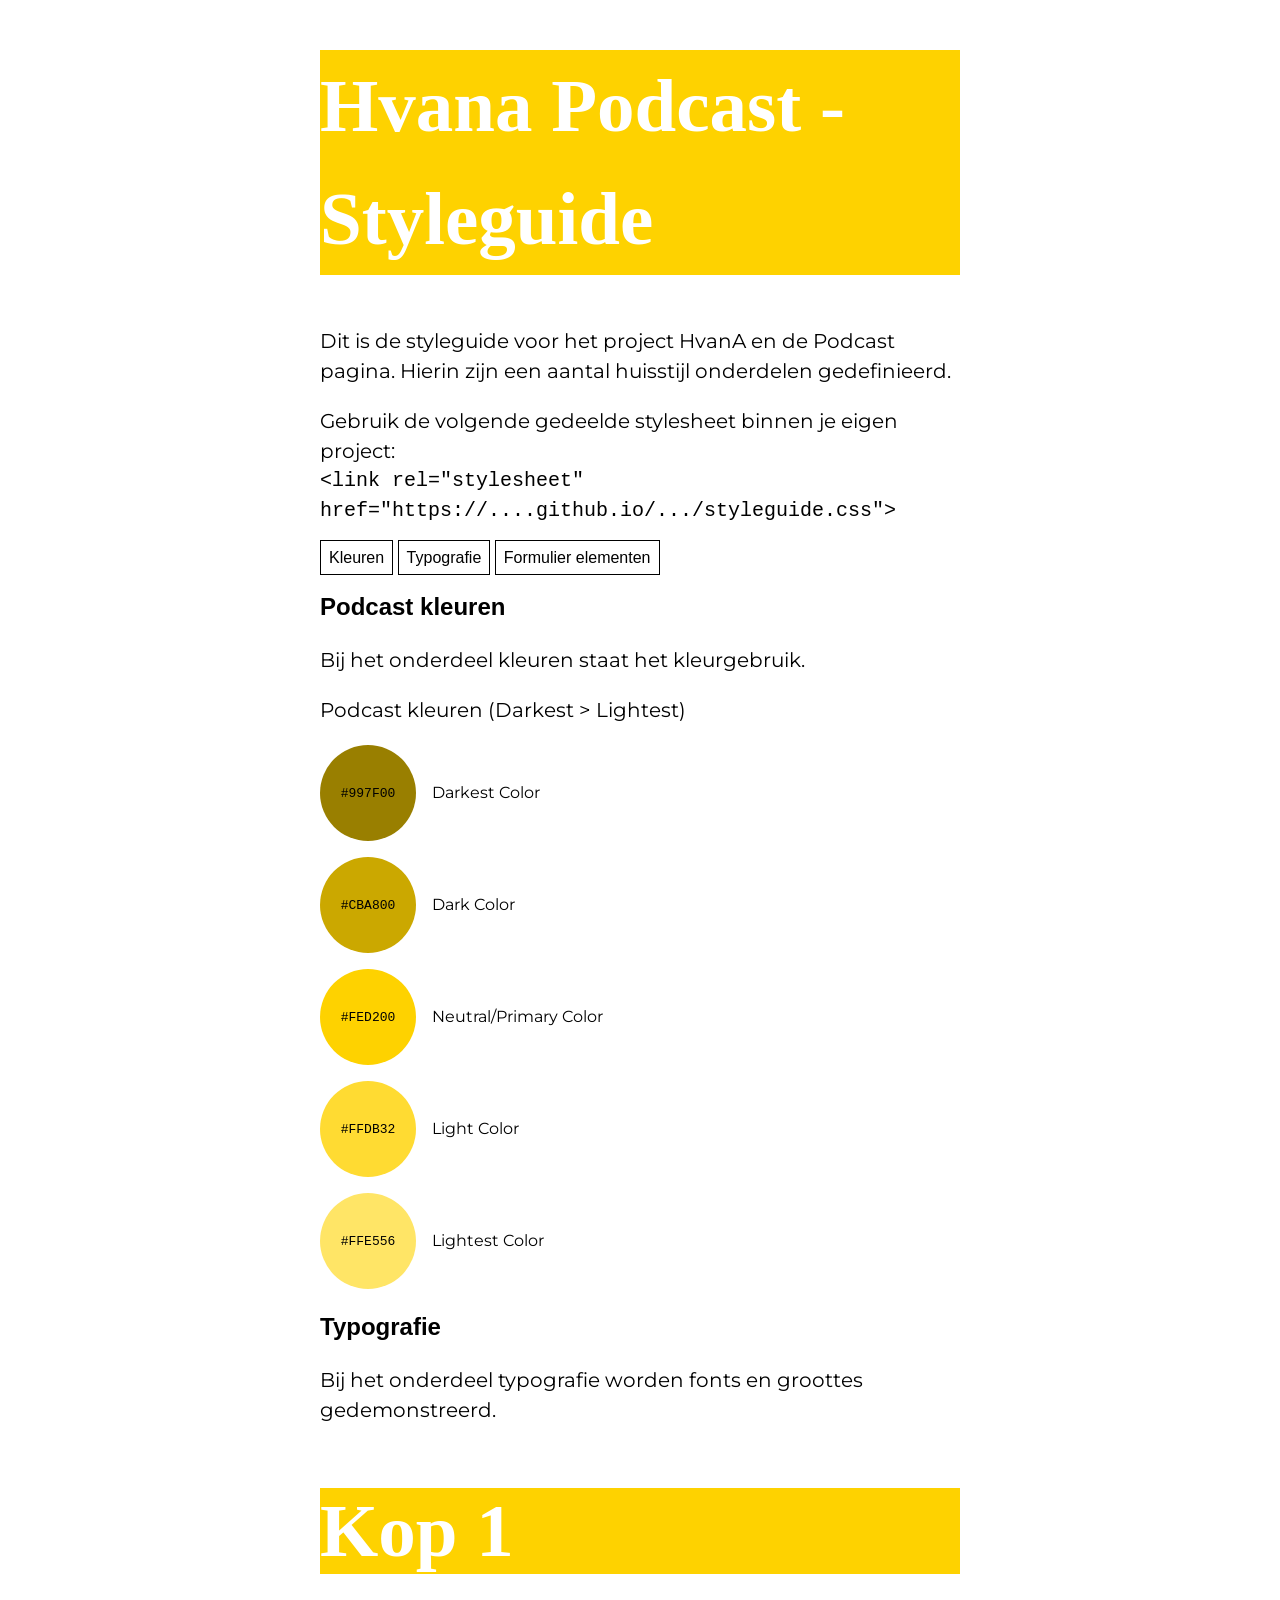
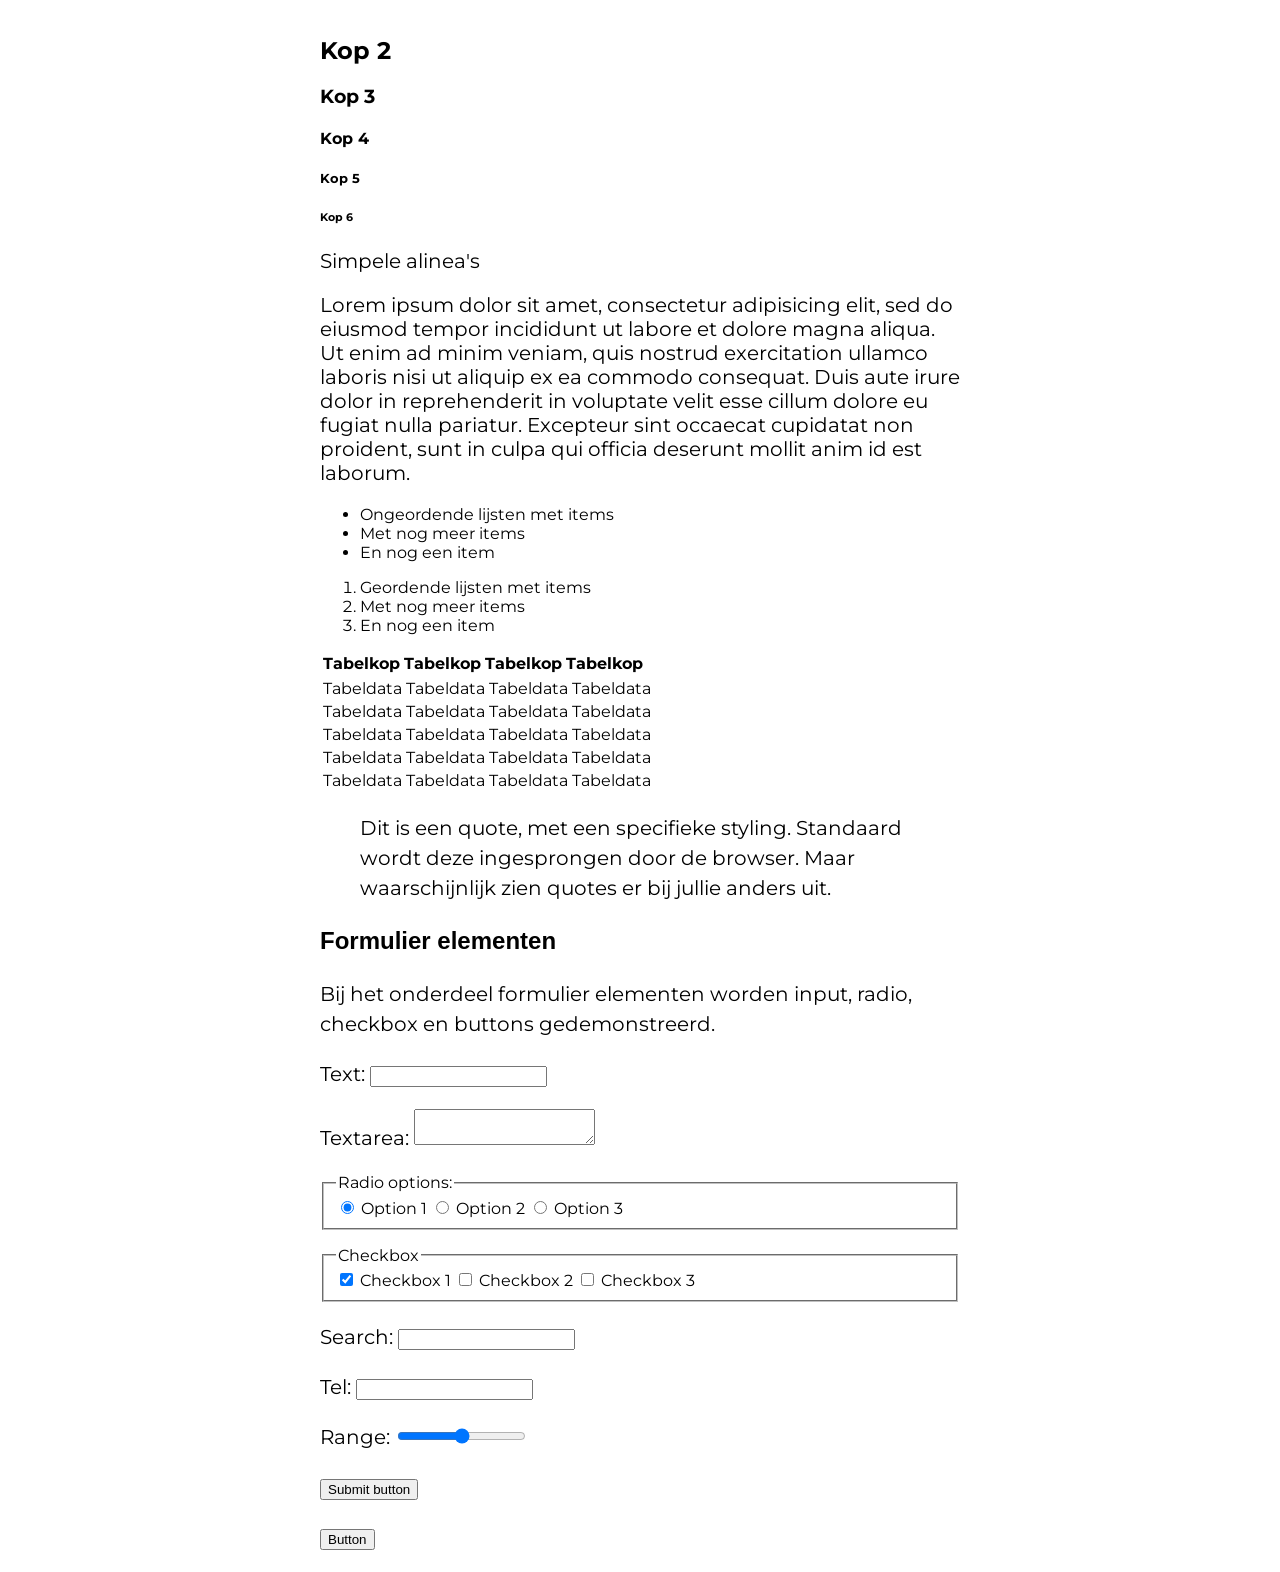
==== styleguide.html @ 28db1a5f "Human accessibility > Look and feel" ====
<!DOCTYPE html>
<html lang="nl">
  <head>
    <meta charset="utf-8">
    <meta name="viewport" content="width=device-width, initial-scale=1.0">
    <title>Hvana Podcast - Styleguide</title>
    <link rel="stylesheet" href="styles/index.css">
    <link rel="stylesheet" href="styles/styleguide-hvana.css">
    <link rel="stylesheet" href="styles/styleguide.css">
    
  </head>
  <body>

    <header>
      <h1>Hvana Podcast - Styleguide</h1>
      <p>Dit is de styleguide voor het project HvanA en de Podcast pagina. Hierin zijn een aantal huisstijl onderdelen gedefinieerd.</p>
      <p>Gebruik de volgende gedeelde stylesheet binnen je eigen project:
        <!-- Pas deze aan zodra deze repository live staat op GitHub Pages -->
        <code>&lt;link rel=&quot;stylesheet&quot; href=&quot;https://....github.io/.../styleguide.css&quot;&gt;</code>
      </p>
    </header>

    <nav>
      <a href="#kleur">Kleuren</a>
      <a href="#typografie">Typografie</a>
      <a href="#formulieren">Formulier elementen</a>
      <!-- En eventueel meer categorieën en componenten -->
    </nav>


    <section id="kleur">

      <h2>Podcast kleuren</h2>
      <p>Bij het onderdeel kleuren staat het kleurgebruik.</p>

      <p>Podcast kleuren (Darkest > Lightest)</p>
      <figure>
        <code class="podcast-color-darkest">#997F00</code>
        <figcaption>Darkest Color</figcaption>
      </figure>
      <figure>
        <code class="podcast-color-dark">#CBA800</code>
        <figcaption>Dark Color</figcaption>
      </figure>
      <figure>
        <code class="podcast-color">#FED200</code>
        <figcaption>Neutral/Primary Color</figcaption>
      </figure>
      <figure>
        <code class="podcast-color-light">#FFDB32</code>
        <figcaption>Light Color</figcaption>
      </figure>
      <figure>
        <code class="podcast-color-lightest">#FFE556</code>
        <figcaption>Lightest Color</figcaption>
      </figure>

    </section>


    <section id="typografie">

      <h2>Typografie</h2>
      <p>Bij het onderdeel typografie worden fonts en groottes gedemonstreerd.</p>

      <h1 class="">Kop 1</h1>
      <h2 class="">Kop 2</h2>
      <h3 class="">Kop 3</h3>
      <h4 class="">Kop 4</h4>
      <h5 class="">Kop 5</h5>
      <h6 class="">Kop 6</h6>

      <p class="">Simpele alinea's</p>
      <p class="">Lorem ipsum dolor sit amet, consectetur adipisicing elit, sed do eiusmod
      tempor incididunt ut labore et dolore magna aliqua. Ut enim ad minim veniam,
      quis nostrud exercitation ullamco laboris nisi ut aliquip ex ea commodo
      consequat. Duis aute irure dolor in reprehenderit in voluptate velit esse
      cillum dolore eu fugiat nulla pariatur. Excepteur sint occaecat cupidatat non
      proident, sunt in culpa qui officia deserunt mollit anim id est laborum.</p>

      <ul class="">
        <li>Ongeordende lijsten met items</li>
        <li>Met nog meer items</li>
        <li>En nog een item</li>
      </ul>

      <ol class="">
        <li>Geordende lijsten met items</li>
        <li>Met nog meer items</li>
        <li>En nog een item</li>
      </ol>

      <table class="">
        <thead>
          <tr>
            <th>Tabelkop</th>
            <th>Tabelkop</th>
            <th>Tabelkop</th>
            <th>Tabelkop</th>
          </tr>
        </thead>
        <tbody>
          <tr>
            <td>Tabeldata</td>
            <td>Tabeldata</td>
            <td>Tabeldata</td>
            <td>Tabeldata</td>
          </tr>
          <tr>
            <td>Tabeldata</td>
            <td>Tabeldata</td>
            <td>Tabeldata</td>
            <td>Tabeldata</td>
          </tr>
          <tr>
            <td>Tabeldata</td>
            <td>Tabeldata</td>
            <td>Tabeldata</td>
            <td>Tabeldata</td>
          </tr>
          <tr>
            <td>Tabeldata</td>
            <td>Tabeldata</td>
            <td>Tabeldata</td>
            <td>Tabeldata</td>
          </tr>
          <tr>
            <td>Tabeldata</td>
            <td>Tabeldata</td>
            <td>Tabeldata</td>
            <td>Tabeldata</td>
          </tr>
        </tbody>
      </table>

      <blockquote class="">
        <p>Dit is een quote, met een specifieke styling. Standaard wordt deze ingesprongen door de browser. Maar waarschijnlijk zien quotes er bij jullie anders uit.</p>
      </blockquote>

    </section>


    <section id="formulieren">

      <h2>Formulier elementen</h2>
      <p>Bij het onderdeel formulier elementen worden input, radio, checkbox en buttons gedemonstreerd.</p>

      <form class="">

        <p>
          <label class="">
            Text: 
            <input type="text" class="">
          </label>
        </p>

        <p>
          <label class="">
            Textarea: 
            <textarea class=""></textarea>
          </label>
        </p>

        <fieldset>
          <legend class="">Radio options:</legend>

          <label class="">
            <input type="radio" name="radio-options" value="option 1" checked class="">
            Option 1
          </label>

          <label class="">
            <input type="radio" name="radio-options" value="option 2" class="">
            Option 2
          </label>

          <label class="">
            <input type="radio" name="radio-options" value="option 3" class="">
            Option 3
          </label>
        </fieldset>
        
        <fieldset>
          <legend class="">Checkbox</legend>

          <label class="">
            <input type="checkbox" name="checkbox-1" checked class="">
            Checkbox 1
          </label>

          <label class="">
            <input type="checkbox" name="checkbox-2" class="">
            Checkbox 2
          </label>

          <label class="">
            <input type="checkbox" name="chekcbox-3" class="">
            Checkbox 3
          </label>
        </fieldset>

        <p>
          <label class="">
            Search: 
            <input type="search" class="">
          </label>
        </p>
        
        <p>
          <label class="">
            Tel: 
            <input type="tel" class="">
          </label>
        </p>

        <p>
          <label class="">
            Range: 
            <input type="range" class="">
          </label>
        </p>

        <p>
          <input type="submit" value="Submit button" class="">
        </p>

        <p>
          <button type="button" class="">Button</button>
        </p>
      </form>
    
    </section>


    <!-- En eventueel meer categorieën en componenten -->

  </body>
</html>
---- styles/index.css ----
/* Generieke stijlen voor jullie styleguide
   Waarschijnlijk hoef je hier niet zoveel voor aan te passen, maar dat mag natuurlijk wel */

/* We gebruiken hier Cascade layers, wat mogelijke problemen met Specificiteit voorkomt
   https://developer.mozilla.org/en-US/docs/Learn_web_development/Core/Styling_basics/Cascade_layers
   https://css-tricks.com/css-cascade-layers/ */

@layer generiek {

  html, body {
    scroll-behavior: smooth;
  }

  body {
    max-width: 40em;
    margin: auto;
    background: #fff;
  }

  nav:not([class]),
  h1:not([class]),
  h2:not([class]),
  p:not([class]),
  figcaption:not([class]) {
    font-family: sans-serif;
    line-height: 1.5;
  }

  p:not([class]) > code:not([class]) {
    display: block;
  }

  fieldset:not([class]) {
    margin-block: 1em;
  }

  nav:not([class]) > a {
    padding: .5em;
    border: 1px solid;
    color: inherit;
    text-decoration: none;
    &:hover, &:focus {
      text-decoration: underline;
    }
  }

  figure:not([class]) {
    display: grid;
    grid-template-columns: 6rem 1fr;
    align-items: center;
    gap: 1rem;
    margin: 1rem 0;
    > code {
      display: grid;
      place-items: center;
      border-radius: 50%;
      aspect-ratio: 1;
      background: #ccc;
    }
  }

}
---- styles/styleguide-hvana.css ----
/* We gebruiken hier Cascade layers, wat mogelijke problemen met Specificiteit voorkomt
   https://developer.mozilla.org/en-US/docs/Learn_web_development/Core/Styling_basics/Cascade_layers
   https://css-tricks.com/css-cascade-layers/ */
@import url('https://fonts.googleapis.com/css2?family=Montserrat:wght@700;800;900&family=Playfair+Display:wght@900&display=swap');
@layer styleguide {
    :root {
        /*kleuren*/
        --h1-textcolor: #ffffff;
        --h2-textcolor: #000000;
        --primary-color: #0053E0;
        --secondary-color: #ffffff;
        --podcast-primary-color: #FED200;
        --column-primary-color: #FB4711;
        --footer-primary-color: #000000;
        --button-primary-color: #FED200;
        --button-hover-color: #FF5E31;
        
        
        /*--h1-color: #ffffff;
        --h2-textcolor: #000000;*/
        /*kleuren*/
        /* BASE COLORS */
        --primary-color-h-s: 218, 100%;
        --secondary-color-h-s: 0, 0%;
        --podcast-primary-color-h-s: 49.61, 100%;
        --column-primary-color-h-s: 14, 97%;
        --footer-primary-color-h-s: 0, 0%;

        /* PRIMARY COLORS */
        --primary-color-dark: hsl(var(--primary-color-h-s), 34%);
        --primary-color-neutral: hsl(var(--primary-color-h-s), 44%);
        --primary-color-light: hsl(var(--primary-color-h-s), 54%);

        /* SECONDARY COLOR */
        --secondary-color-dark: hsl(var(--secondary-color-h-s), 90%);
        --secondary-color-neutral: hsl(var(--secondary-color-h-s), 100%);
        /* Het heeft al een 100% lightness dus lichter dan dit kan niet */

        /* PODCAST COLOR */
        --podcast-color-dark: hsl(var(--podcast-primary-color-h-s), 39.8%);
        --podcast-color-neutral: hsl(var(--podcast-primary-color-h-s), 49.8%);
        --podcast-color-light: hsl(var(--podcast-primary-color-h-s), 59.8%);
       
        /* COLUMN COLOR */
        --column-color-dark: hsl(var(--column-primary-color-h-s), 43%);
        --column-color-neutral: hsl(var(--column-primary-color-h-s), 53%);
        --column-color-light: hsl(var(--column-primary-color-h-s), 63%);
        
        /* FOOTER COLOR */
        /* Het heeft al een vrij donkere complex dus donkerder dan dit kan niet */
        --footer-color-neutral: hsl(var(--footer-primary-color-h-s), 7%);
        --footer-color-light: hsl(var(--footer-primary-color-h-s), 17%);

       
        /*typografie*/

        --max-width-article-text: 680px;
        --font-size-largest: 75px;
        --font-size-large: 56px;
        --font-size-medium: 40px;
        --font-size-small: 20px;
        --font-size-header: 18px;
        --font-size-smallest: 16px;
        --primary-font: Montserrat, 'Times New Roman';
        --secondary-font: Georgia, 'Times New Roman'; 
        --font-textshadow: 2px 2px #000;

        /*formulieren*/


    
    }

    /* Schrijf hier de verschillende stijlen, die
       gedeeld gaan worden door jullie projecten */

    /* Kleuren */


    .background-color {
        background-color: #e7ddb5ad;
    }
    .primary-color {
        background-color: var(--primary-color-neutral);
    }
    .secondary-color {
        border: solid 1px;
        background-color: var(--secondary-color);
    }
    .podcast-color {
        background-color: var(--podcast-color-neutral);
    }
    .column-color {
        background-color: var(--column-color-neutral);
    }
    .footer-color {
        background-color: var(--footer-color-neutral);
        color: var(--secondary-color-neutral);
    }
    /* Typografie */
    
    .header {
        font-size: var(--font-size-largest);
        color: black;
        top: 0;
    }

    .article-text {
        width: var(--max-width-article-text);     
        margin: 0px 0px 30px;    
        text-align: center; 
    }

    table  {
        display: grid;
        text-align: center;
    }

    .quote {
        font-style: italic;
    }

    .title {
        font-family: var(--primary-font);
        font-size: var(--font-size-largest);
    }

    p{
        font-family: var(--secondary-font);
        font-size: var(--font-size-small);
        color: var(--h2-textcolor);
        }

    h1 {
        font-size: var(--font-size-largest);
        font-family: var(--primary-font);
        color: var(--h1-textcolor);
    }
    h2 h4 h5 h6 {
        font-size: var(--font-size-large);
        font-family: var(--secondary-font);
        color: var(--h2-textcolor);
    }
    h3 {
        font-family: var(--primary-font);
        color: var(--h2-textcolor);
    }
    
    
    /* Formulier elementen */

    .form-input{ 
        background-color: white;
        color: black;
        font-weight: bold;
        width: 100%;
        box-sizing: border-box; 
        padding: 12px;
        border: 1px solid #e0e0e0;

        
    }
    .form-row {
        display: flex;
        gap: 1rem;
    }
    .form-row p {
        flex: 1;
}
    

    .submit-button {

       background-color: var(--button-primary-color);
       color: white;
       border: none;
       padding: 15px 25px;
       font-weight: bold;
       cursor: pointer;
       transition: background-color 0.3s ease;

  &:hover {
    background-color: var(--button-hover-color);
  }
}

 /* Header-styling */
.privacy_link {
    color: black;
    text-decoration: underline;

}

.privacy_link:hover{ 
    color: red;
    text-decoration: underline;
}

.search {
    color: black;
    font-family: var(--primary-font);
    font-size: var(--font-size-smallest);
    font-weight: bold;
    display: flex;
    align-items:center;
    width: 200px;
    border: 1px solid #ccc;
    border-radius: 15px;
    padding: 0 10px;


}
    
.search_input{

    flex: 1;
    border: none;
    outline: none;
    padding: 12px;
}

.search_button {
    
    border: none;
    background: none;
    cursor: pointer;
    display: flex;
    align-items: center;
}






}
---- styles/styleguide.css ----
/* We gebruiken hier Cascade layers, wat mogelijke problemen met Specificiteit voorkomt
   https://developer.mozilla.org/en-US/docs/Learn_web_development/Core/Styling_basics/Cascade_layers
   https://css-tricks.com/css-cascade-layers/ */

@layer styleguide {
    :root {
        /* PODCAST COLOR */
        --podcast-color-darkest: hsl(var(--podcast-primary-color-h-s), 30%);
        --podcast-color-lightest: hsl(var(--podcast-primary-color-h-s), 70%);

        /* PODCAST TYPOGRAFIE */
        --podcast-header-font: 'Playfair , serif';
        --podcast-primary-font:  Montserrat, sans-serif;
    }

    /* Schrijf hier de verschillende stijlen, die

    /* Kleuren */
    .podcast-color-darkest {
        background-color: var(--podcast-color-darkest);
    }
    .podcast-color-dark {
        background-color: var(--podcast-color-dark);
    }
    .podcast-color-light {
        background-color: var(--podcast-color-light);
    }
    .podcast-color-lightest {
        background-color: var(--podcast-color-lightest);
    }

    /* Typografie */
    body {
        font-family: var(--podcast-primary-font);
    }
    h1 {
        font-family: var(--podcast-header-font);
        background-color: var(--podcast-primary-color);
    }
    p, figcaption {
        font-family: var(--podcast-primary-font);
    }

    /* Formulier elementen */

}
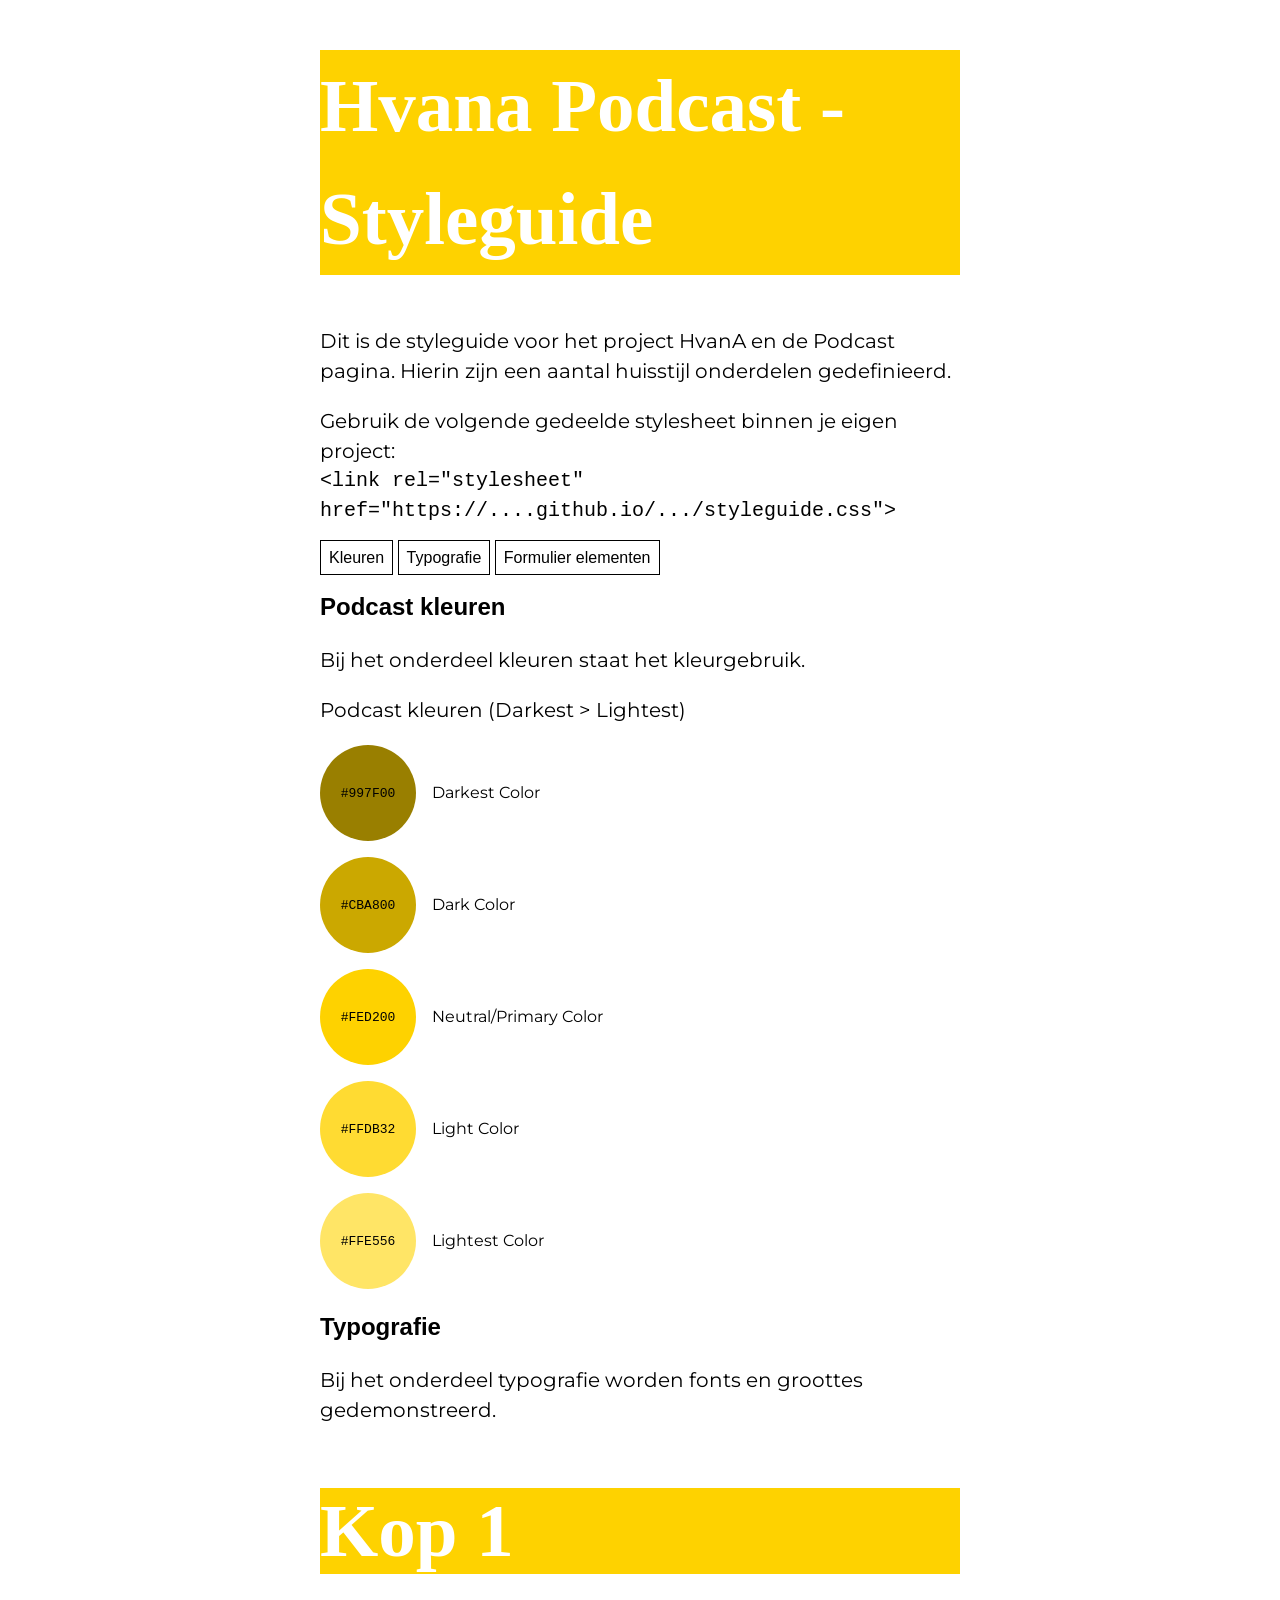
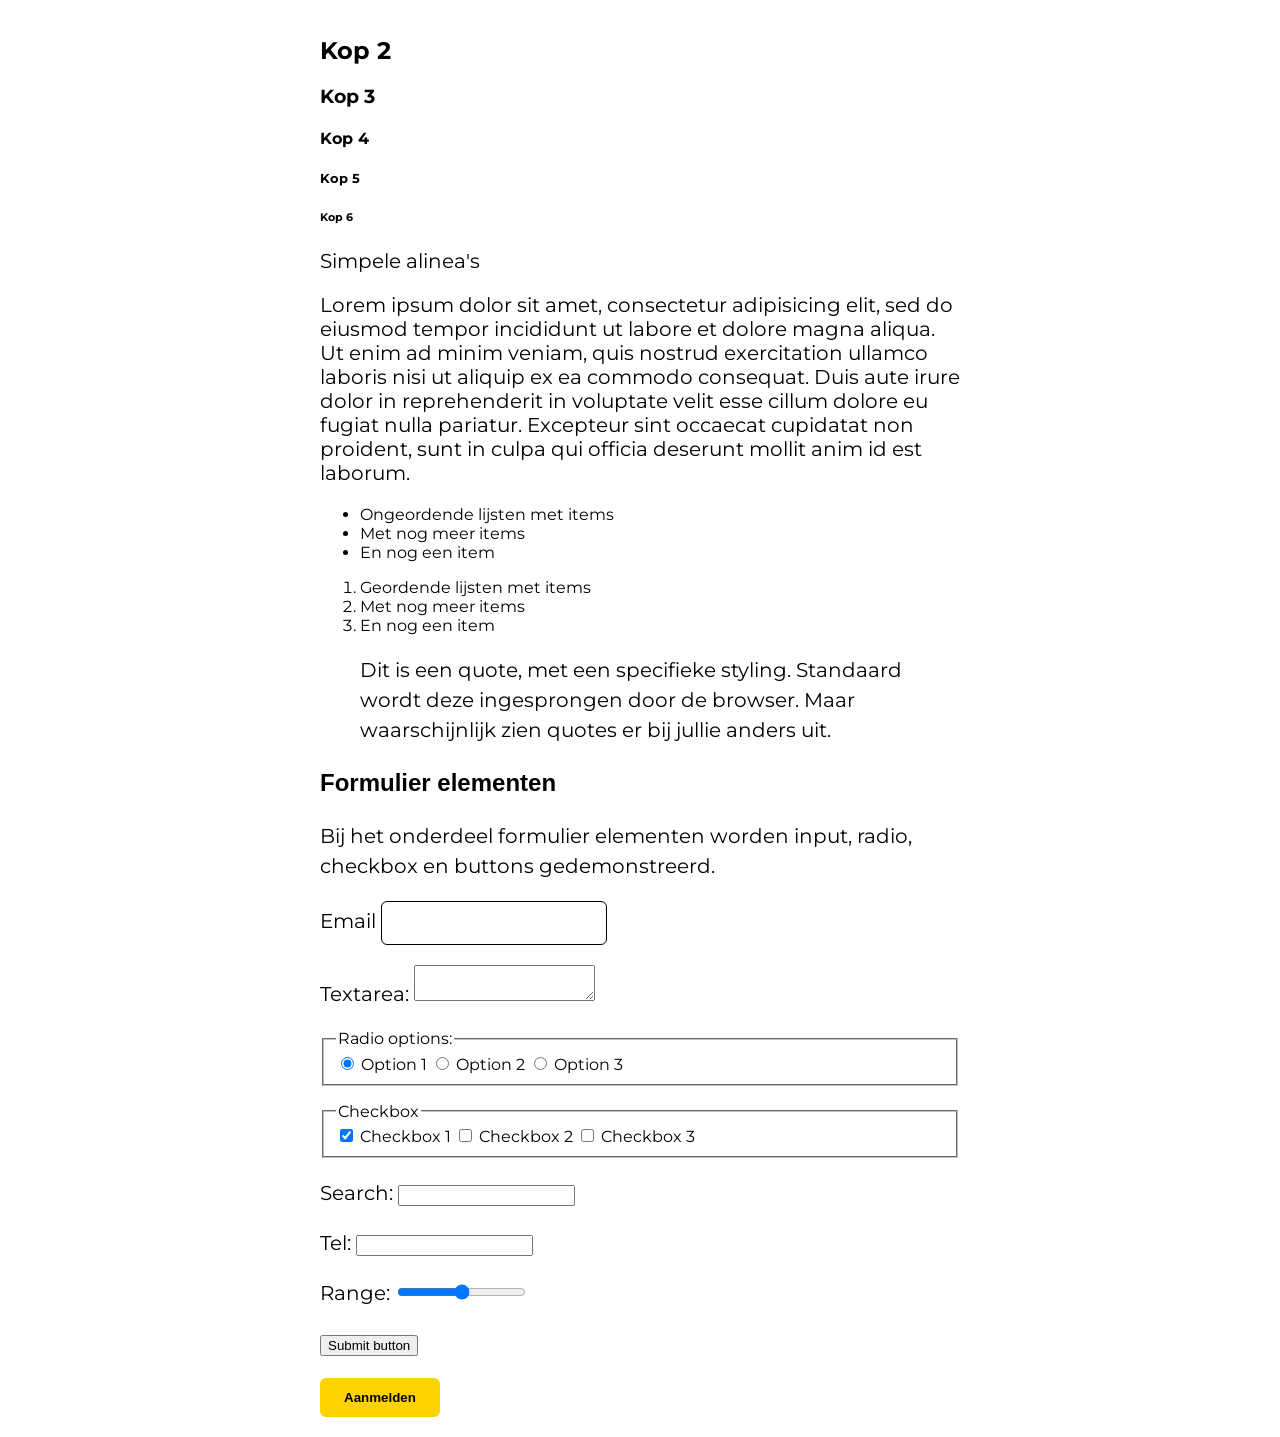
==== commit ed0e2769: "Formulier button en Email added Ik heb voor formulieren een button en een email toegevoegd  #9" ====
--- a/styleguide.html
+++ b/styleguide.html
@@ -7,7 +7,8 @@
     <link rel="stylesheet" href="styles/index.css">
     <link rel="stylesheet" href="styles/styleguide-hvana.css">
     <link rel="stylesheet" href="styles/styleguide.css">
-    
+    <link href='https://fonts.googleapis.com/css?family=Playfair Display' rel='stylesheet'>
+    <link href='https://fonts.googleapis.com/css?family=Montserrat' rel='stylesheet'>
   </head>
   <body>
 
@@ -90,7 +91,7 @@
         <li>En nog een item</li>
       </ol>
 
-      <table class="">
+      <!-- <table class="">
         <thead>
           <tr>
             <th>Tabelkop</th>
@@ -131,7 +132,7 @@
             <td>Tabeldata</td>
           </tr>
         </tbody>
-      </table>
+      </table> -->
 
       <blockquote class="">
         <p>Dit is een quote, met een specifieke styling. Standaard wordt deze ingesprongen door de browser. Maar waarschijnlijk zien quotes er bij jullie anders uit.</p>
@@ -148,9 +149,9 @@
       <form class="">
 
         <p>
-          <label class="">
-            Text: 
-            <input type="text" class="">
+          <label class="label-email">
+            Email 
+            <input type="email" id="email" class="form-email">
           </label>
         </p>
 
@@ -225,7 +226,7 @@
         </p>
 
         <p>
-          <button type="button" class="">Button</button>
+          <button type="button" class="formButton">Aanmelden</button>
         </p>
       </form>
     
--- a/styles/styleguide.css
+++ b/styles/styleguide.css
@@ -42,5 +42,19 @@
     }
 
     /* Formulier elementen */
-
+    form button {
+        padding: 12px 24px;
+        background-color: #FED200;
+        border: none;
+        border-radius: 6px;
+        font-weight: 900;
+        cursor: pointer;
+        transition: background 0.3 ease;
+    }
+    .form-email {
+        padding: 12px;
+        border-radius: 6px;
+        border: 1px solid black;
+        font-size: 16px;
+    }
 }
